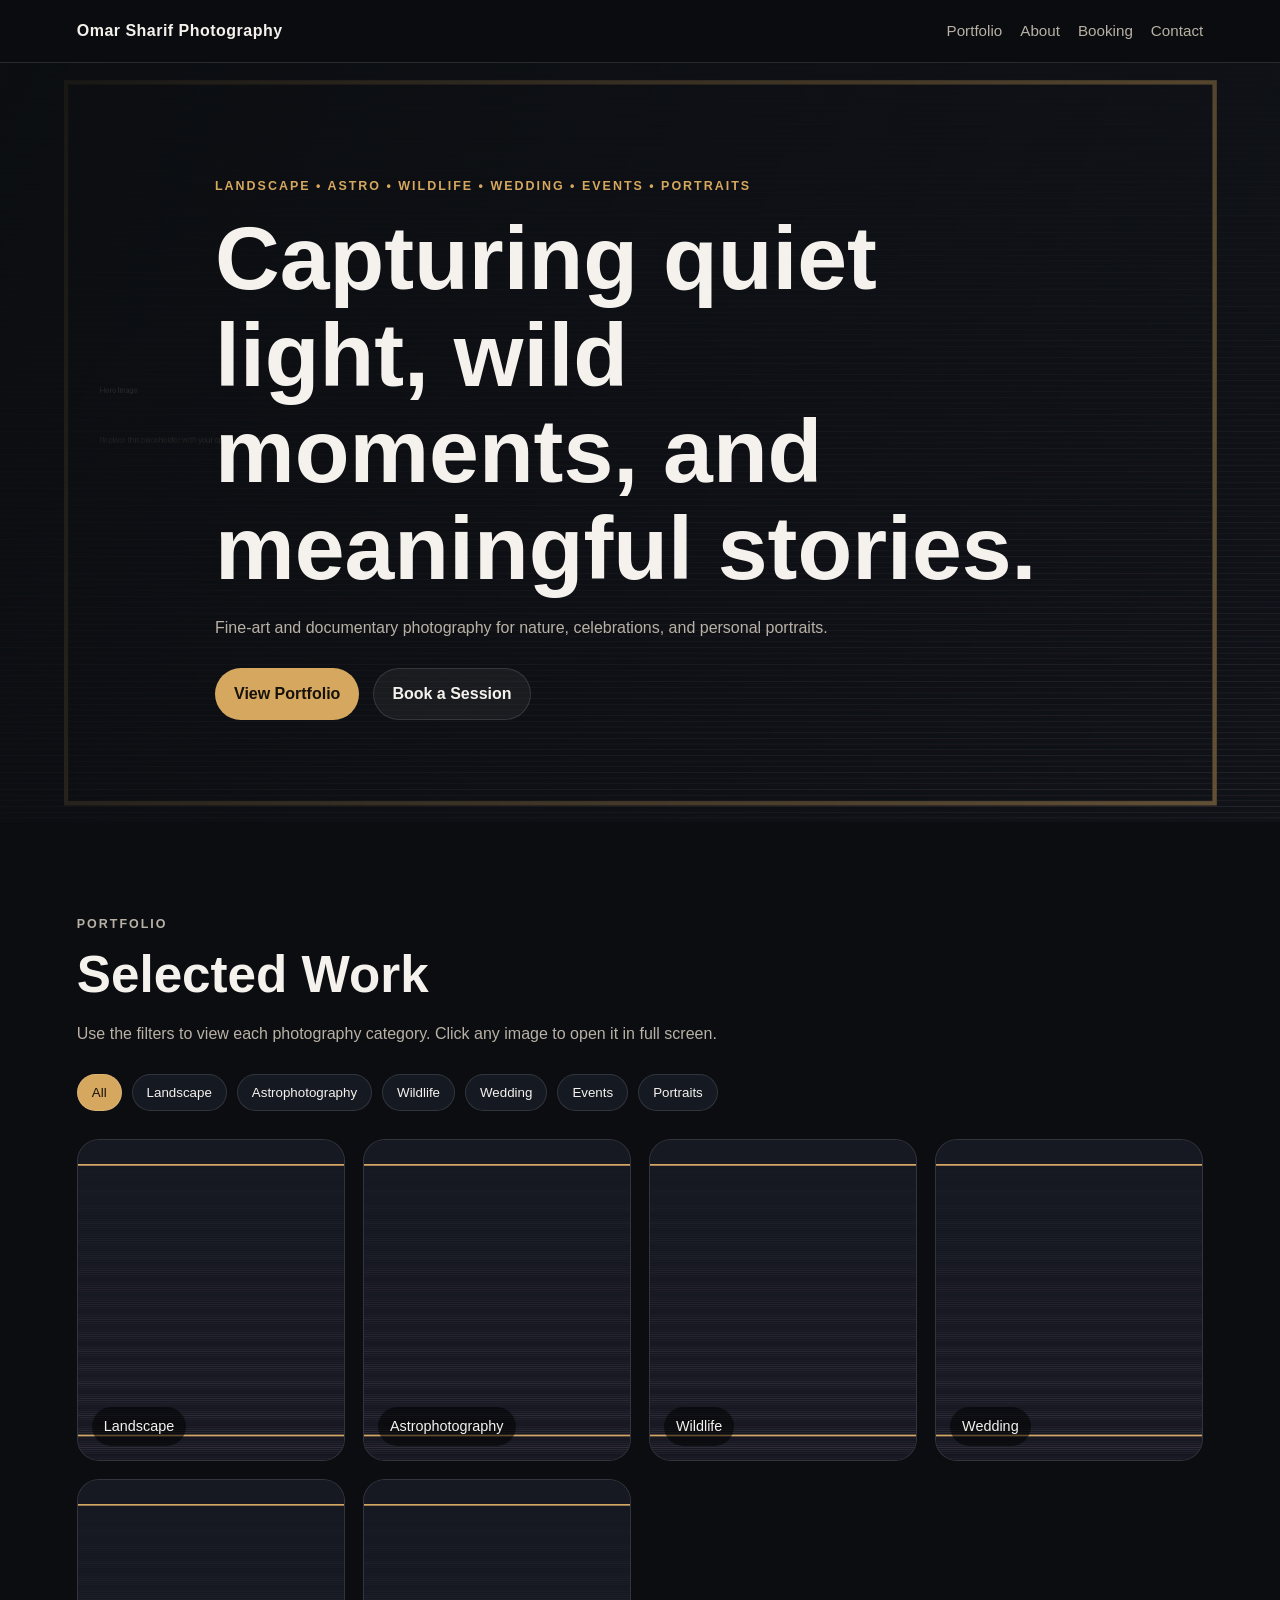
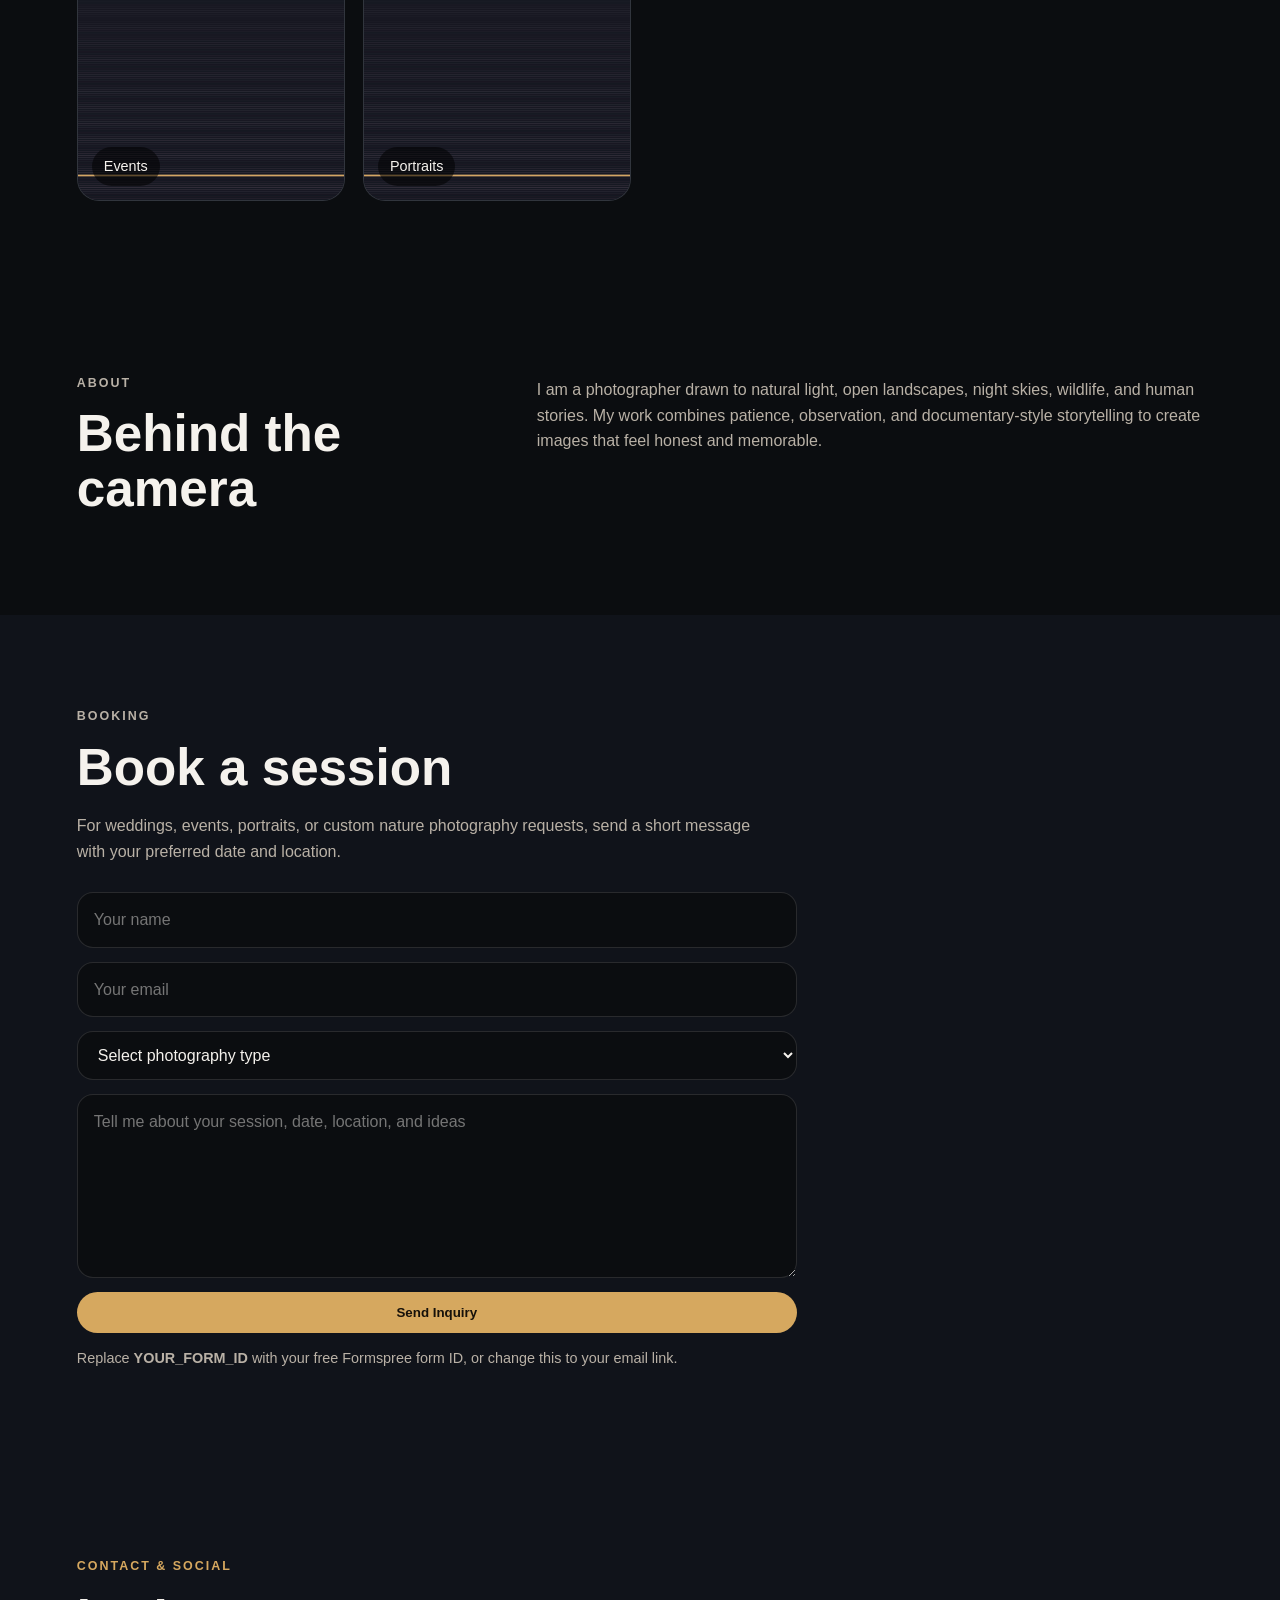
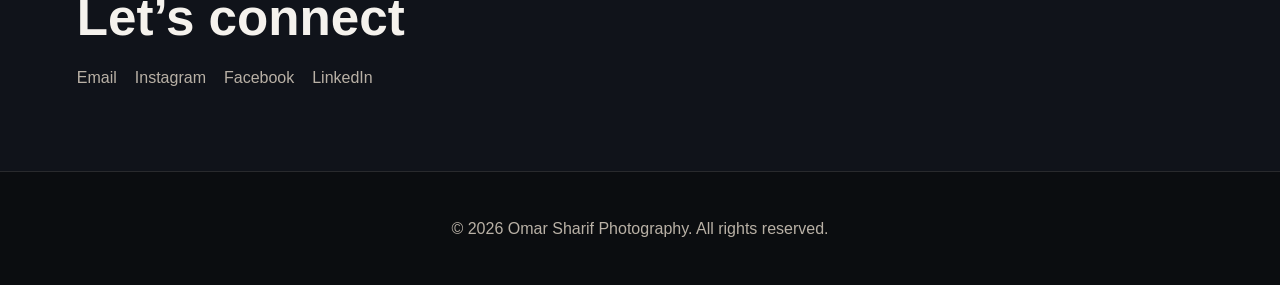
==== index.html @ 23486dd7 "first_commit" ====
<!DOCTYPE html>
<html lang="en">
<head>
  <meta charset="UTF-8" />
  <meta name="viewport" content="width=device-width, initial-scale=1.0" />
  <title>Omar Sharif Photography</title>
  <meta name="description" content="Landscape, astrophotography, wildlife, wedding, event, and portrait photography portfolio." />
  <link rel="stylesheet" href="styles.css" />
</head>
<body>
  <header class="site-header">
    <a class="logo" href="#home">Omar Sharif Photography</a>
    <nav>
      <a href="#portfolio">Portfolio</a>
      <a href="#about">About</a>
      <a href="#booking">Booking</a>
      <a href="#contact">Contact</a>
    </nav>
  </header>

  <main>
    <section id="home" class="hero">
      <div class="hero-content">
        <p class="eyebrow">Landscape • Astro • Wildlife • Wedding • Events • Portraits</p>
        <h1>Capturing quiet light, wild moments, and meaningful stories.</h1>
        <p>Fine-art and documentary photography for nature, celebrations, and personal portraits.</p>
        <div class="hero-actions">
          <a class="button primary" href="#portfolio">View Portfolio</a>
          <a class="button" href="#booking">Book a Session</a>
        </div>
      </div>
    </section>

    <section id="portfolio" class="section">
      <div class="section-heading">
        <p class="eyebrow">Portfolio</p>
        <h2>Selected Work</h2>
        <p>Use the filters to view each photography category. Click any image to open it in full screen.</p>
      </div>

      <div class="filters" aria-label="Portfolio filters">
        <button class="filter active" data-filter="all">All</button>
        <button class="filter" data-filter="landscape">Landscape</button>
        <button class="filter" data-filter="astrophotography">Astrophotography</button>
        <button class="filter" data-filter="wildlife">Wildlife</button>
        <button class="filter" data-filter="wedding">Wedding</button>
        <button class="filter" data-filter="events">Events</button>
        <button class="filter" data-filter="portraits">Portraits</button>
      </div>

      <div class="gallery">
        <figure class="gallery-item" data-category="landscape">
          <img src="images/landscape/landscape-01.jpg" alt="Landscape photograph" loading="lazy" />
          <figcaption>Landscape</figcaption>
        </figure>
        <figure class="gallery-item" data-category="astrophotography">
          <img src="images/astrophotography/astro-01.jpg" alt="Astrophotography image" loading="lazy" />
          <figcaption>Astrophotography</figcaption>
        </figure>
        <figure class="gallery-item" data-category="wildlife">
          <img src="images/wildlife/wildlife-01.jpg" alt="Wildlife photograph" loading="lazy" />
          <figcaption>Wildlife</figcaption>
        </figure>
        <figure class="gallery-item" data-category="wedding">
          <img src="images/wedding/wedding-01.jpg" alt="Wedding photograph" loading="lazy" />
          <figcaption>Wedding</figcaption>
        </figure>
        <figure class="gallery-item" data-category="events">
          <img src="images/events/event-01.jpg" alt="Event photograph" loading="lazy" />
          <figcaption>Events</figcaption>
        </figure>
        <figure class="gallery-item" data-category="portraits">
          <img src="images/portraits/portrait-01.jpg" alt="Portrait photograph" loading="lazy" />
          <figcaption>Portraits</figcaption>
        </figure>
      </div>
    </section>

    <section id="about" class="section split">
      <div>
        <p class="eyebrow">About</p>
        <h2>Behind the camera</h2>
      </div>
      <p>I am a photographer drawn to natural light, open landscapes, night skies, wildlife, and human stories. My work combines patience, observation, and documentary-style storytelling to create images that feel honest and memorable.</p>
    </section>

    <section id="booking" class="section booking">
      <div class="section-heading">
        <p class="eyebrow">Booking</p>
        <h2>Book a session</h2>
        <p>For weddings, events, portraits, or custom nature photography requests, send a short message with your preferred date and location.</p>
      </div>
      <form class="contact-form" action="https://formspree.io/f/YOUR_FORM_ID" method="POST">
        <input type="text" name="name" placeholder="Your name" required />
        <input type="email" name="email" placeholder="Your email" required />
        <select name="service" required>
          <option value="">Select photography type</option>
          <option>Landscape / Nature</option>
          <option>Astrophotography</option>
          <option>Wildlife</option>
          <option>Wedding</option>
          <option>Event</option>
          <option>Portrait</option>
        </select>
        <textarea name="message" rows="6" placeholder="Tell me about your session, date, location, and ideas" required></textarea>
        <button class="button primary" type="submit">Send Inquiry</button>
      </form>
      <p class="form-note">Replace <strong>YOUR_FORM_ID</strong> with your free Formspree form ID, or change this to your email link.</p>
    </section>

    <section id="contact" class="section contact">
      <p class="eyebrow">Contact & Social</p>
      <h2>Let’s connect</h2>
      <div class="social-links">
        <a href="mailto:your-email@example.com">Email</a>
        <a href="https://www.instagram.com/yourusername/" target="_blank" rel="noopener">Instagram</a>
        <a href="https://www.facebook.com/yourusername/" target="_blank" rel="noopener">Facebook</a>
        <a href="https://www.linkedin.com/in/yourusername/" target="_blank" rel="noopener">LinkedIn</a>
      </div>
    </section>
  </main>

  <div class="lightbox" id="lightbox" aria-hidden="true">
    <button class="lightbox-close" aria-label="Close image">×</button>
    <img src="" alt="Expanded portfolio image" />
    <p class="lightbox-caption"></p>
  </div>

  <footer>
    <p>© <span id="year"></span> Omar Sharif Photography. All rights reserved.</p>
  </footer>

  <script src="script.js"></script>
</body>
</html>
---- styles.css ----
:root {
  --bg: #0b0d10;
  --card: #151922;
  --text: #f5f2ed;
  --muted: #b9b1a6;
  --accent: #d6a85f;
  --border: rgba(255,255,255,.12);
}
* { box-sizing: border-box; }
html { scroll-behavior: smooth; }
body { margin: 0; font-family: Arial, Helvetica, sans-serif; background: var(--bg); color: var(--text); line-height: 1.6; }
a { color: inherit; text-decoration: none; }
.site-header { position: sticky; top: 0; z-index: 10; display: flex; justify-content: space-between; align-items: center; gap: 24px; padding: 18px 6vw; background: rgba(11,13,16,.85); backdrop-filter: blur(14px); border-bottom: 1px solid var(--border); }
.logo { font-weight: 700; letter-spacing: .03em; }
nav { display: flex; gap: 18px; flex-wrap: wrap; color: var(--muted); font-size: .95rem; }
nav a:hover, .social-links a:hover { color: var(--accent); }
.hero { min-height: 82vh; display: grid; place-items: center; padding: 8vw 6vw; background: linear-gradient(110deg, rgba(11,13,16,.95), rgba(11,13,16,.55)), url('images/featured/hero.jpg') center/cover; }
.hero-content { max-width: 850px; }
.eyebrow { color: var(--accent); text-transform: uppercase; letter-spacing: .16em; font-size: .78rem; font-weight: 700; }
h1, h2 { line-height: 1.08; margin: 0 0 18px; }
h1 { font-size: clamp(2.5rem, 7vw, 5.8rem); }
h2 { font-size: clamp(2rem, 4vw, 3.6rem); }
.hero p:not(.eyebrow), .section-heading p, .split p { color: var(--muted); max-width: 700px; }
.hero-actions { display: flex; gap: 14px; flex-wrap: wrap; margin-top: 28px; }
.button { display: inline-flex; justify-content: center; align-items: center; border: 1px solid var(--border); padding: 12px 18px; border-radius: 999px; font-weight: 700; background: rgba(255,255,255,.05); cursor: pointer; color: var(--text); }
.button.primary { background: var(--accent); color: #16110a; border-color: transparent; }
.section { padding: 80px 6vw; }
.section-heading { margin-bottom: 28px; }
.filters { display: flex; gap: 10px; flex-wrap: wrap; margin: 28px 0; }
.filter { border: 1px solid var(--border); color: var(--text); background: var(--card); border-radius: 999px; padding: 10px 14px; cursor: pointer; }
.filter.active, .filter:hover { background: var(--accent); color: #16110a; }
.gallery { display: grid; grid-template-columns: repeat(auto-fit, minmax(230px, 1fr)); gap: 18px; }
.gallery-item { margin: 0; position: relative; overflow: hidden; border-radius: 22px; background: var(--card); border: 1px solid var(--border); cursor: pointer; min-height: 260px; }
.gallery-item img { width: 100%; height: 320px; object-fit: cover; display: block; transition: transform .35s ease; }
.gallery-item:hover img { transform: scale(1.05); }
.gallery-item figcaption { position: absolute; left: 14px; bottom: 14px; background: rgba(0,0,0,.55); padding: 8px 12px; border-radius: 999px; font-size: .9rem; }
.gallery-item.hidden { display: none; }
.split { display: grid; grid-template-columns: minmax(220px, 420px) 1fr; gap: 40px; align-items: start; }
.booking, .contact { background: #10131a; }
.contact-form { display: grid; gap: 14px; max-width: 720px; }
input, select, textarea { width: 100%; border: 1px solid var(--border); border-radius: 16px; padding: 14px 16px; background: #0b0d10; color: var(--text); font: inherit; }
textarea { resize: vertical; }
.form-note { color: var(--muted); font-size: .9rem; }
.social-links { display: flex; gap: 18px; flex-wrap: wrap; margin-top: 20px; color: var(--muted); }
.lightbox { position: fixed; inset: 0; z-index: 100; display: none; align-items: center; justify-content: center; flex-direction: column; padding: 26px; background: rgba(0,0,0,.92); }
.lightbox.open { display: flex; }
.lightbox img { max-width: 92vw; max-height: 78vh; object-fit: contain; border-radius: 14px; }
.lightbox-caption { color: var(--muted); }
.lightbox-close { position: absolute; top: 18px; right: 24px; font-size: 42px; color: white; background: transparent; border: 0; cursor: pointer; }
footer { padding: 28px 6vw; border-top: 1px solid var(--border); color: var(--muted); text-align: center; }
@media (max-width: 760px) {
  .site-header { align-items: flex-start; flex-direction: column; }
  .split { grid-template-columns: 1fr; }
  .gallery-item img { height: 260px; }
}
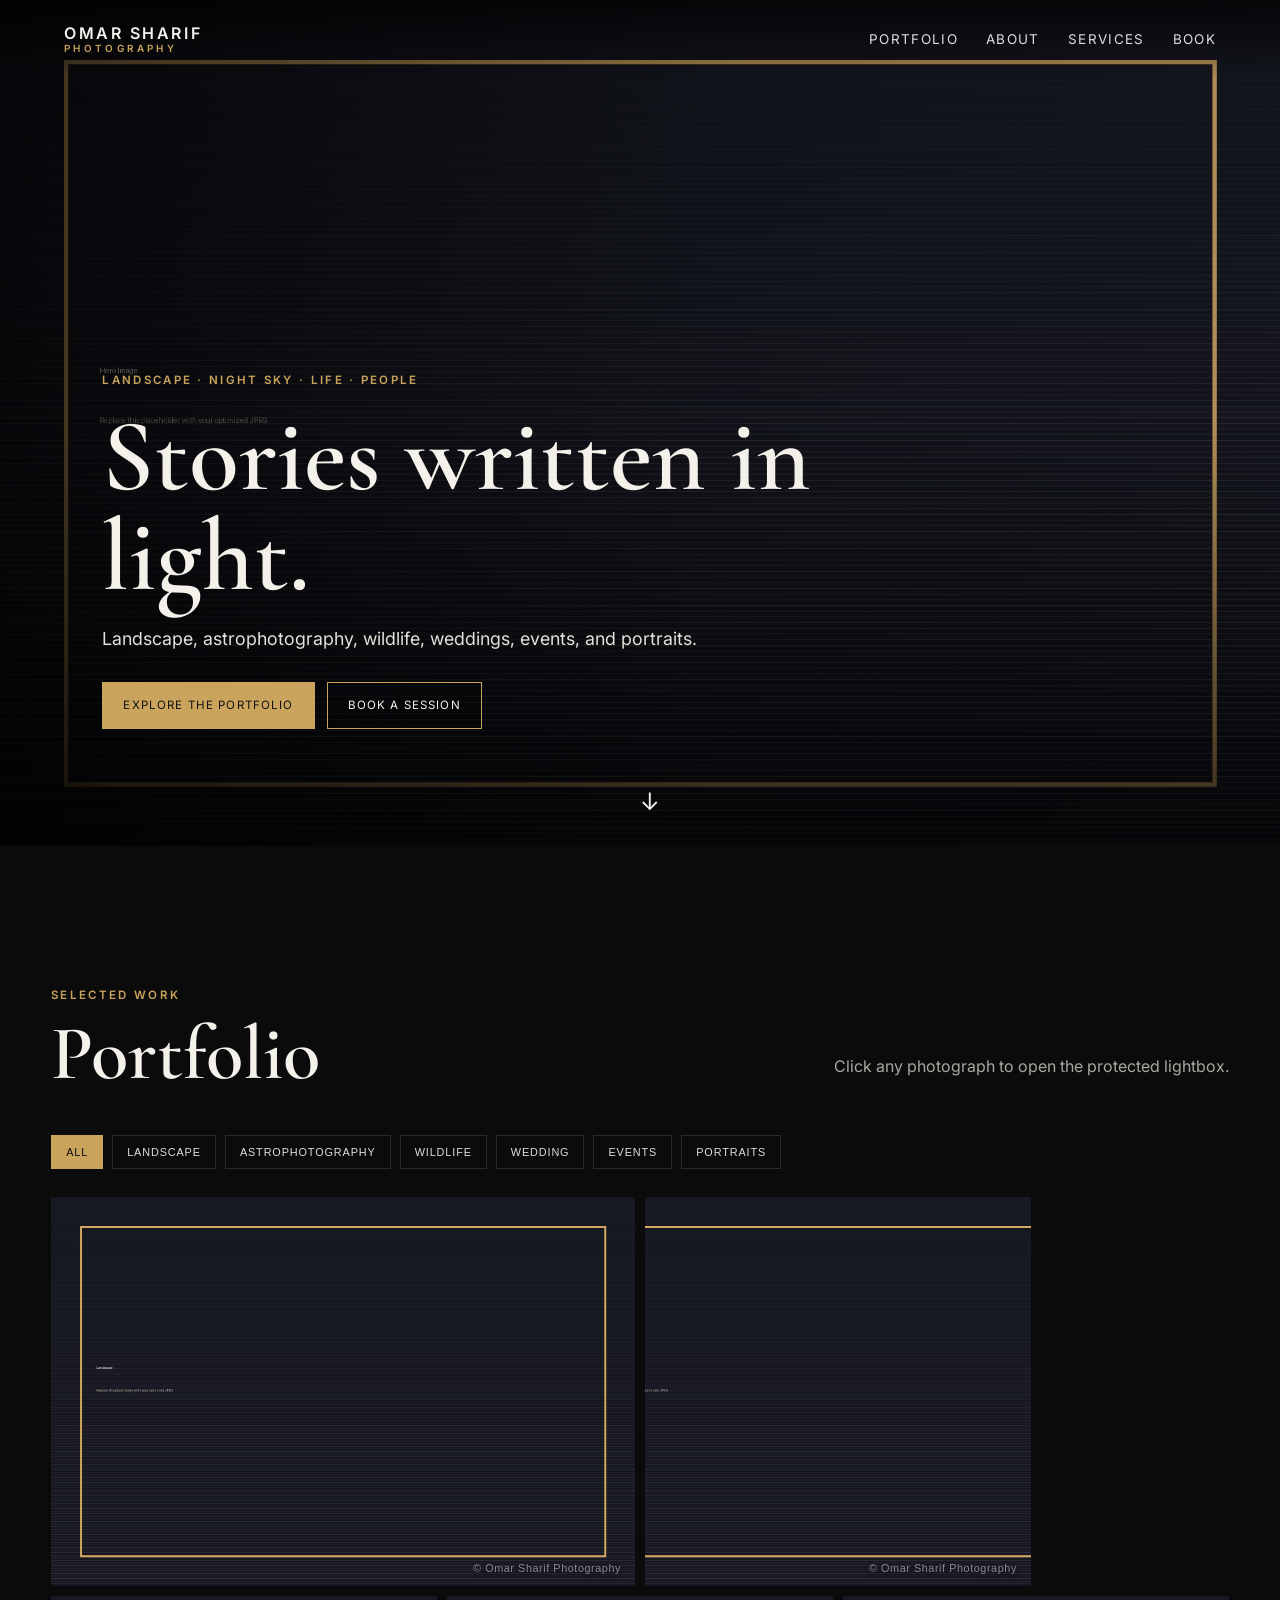
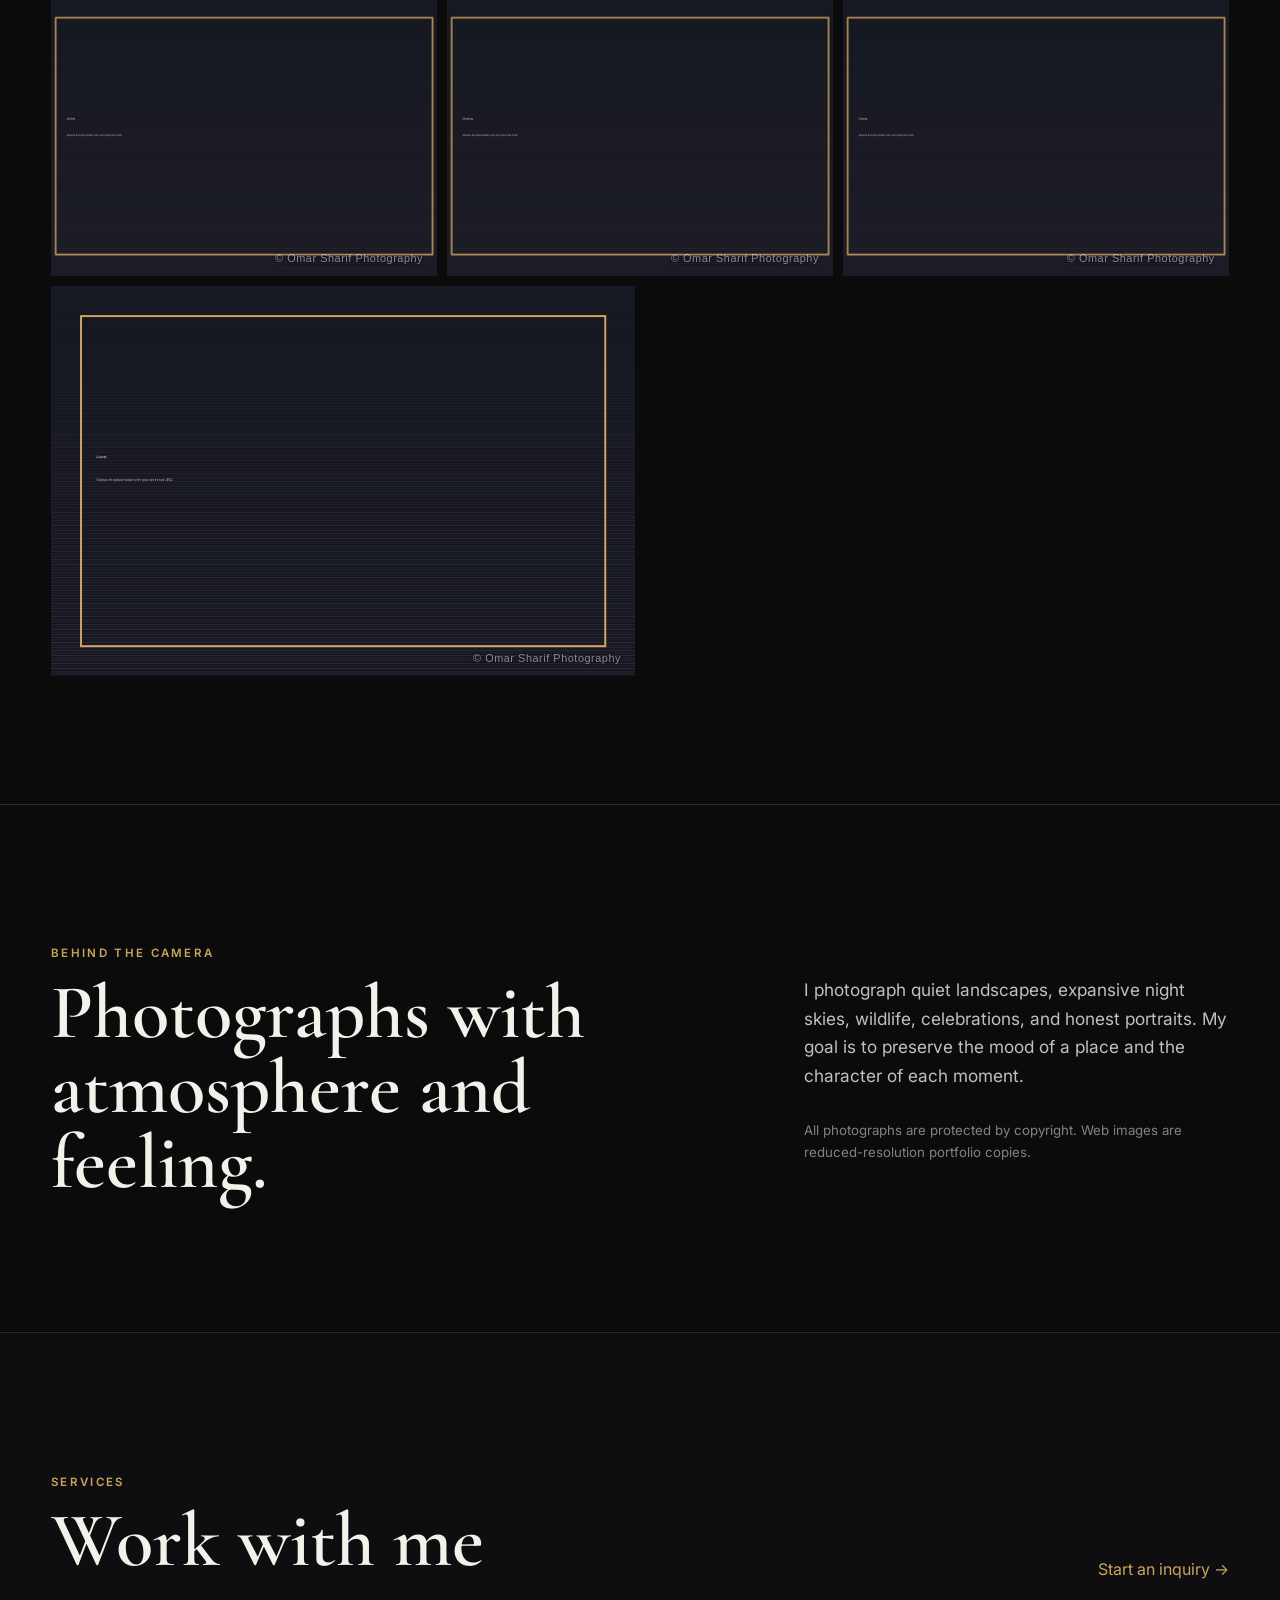
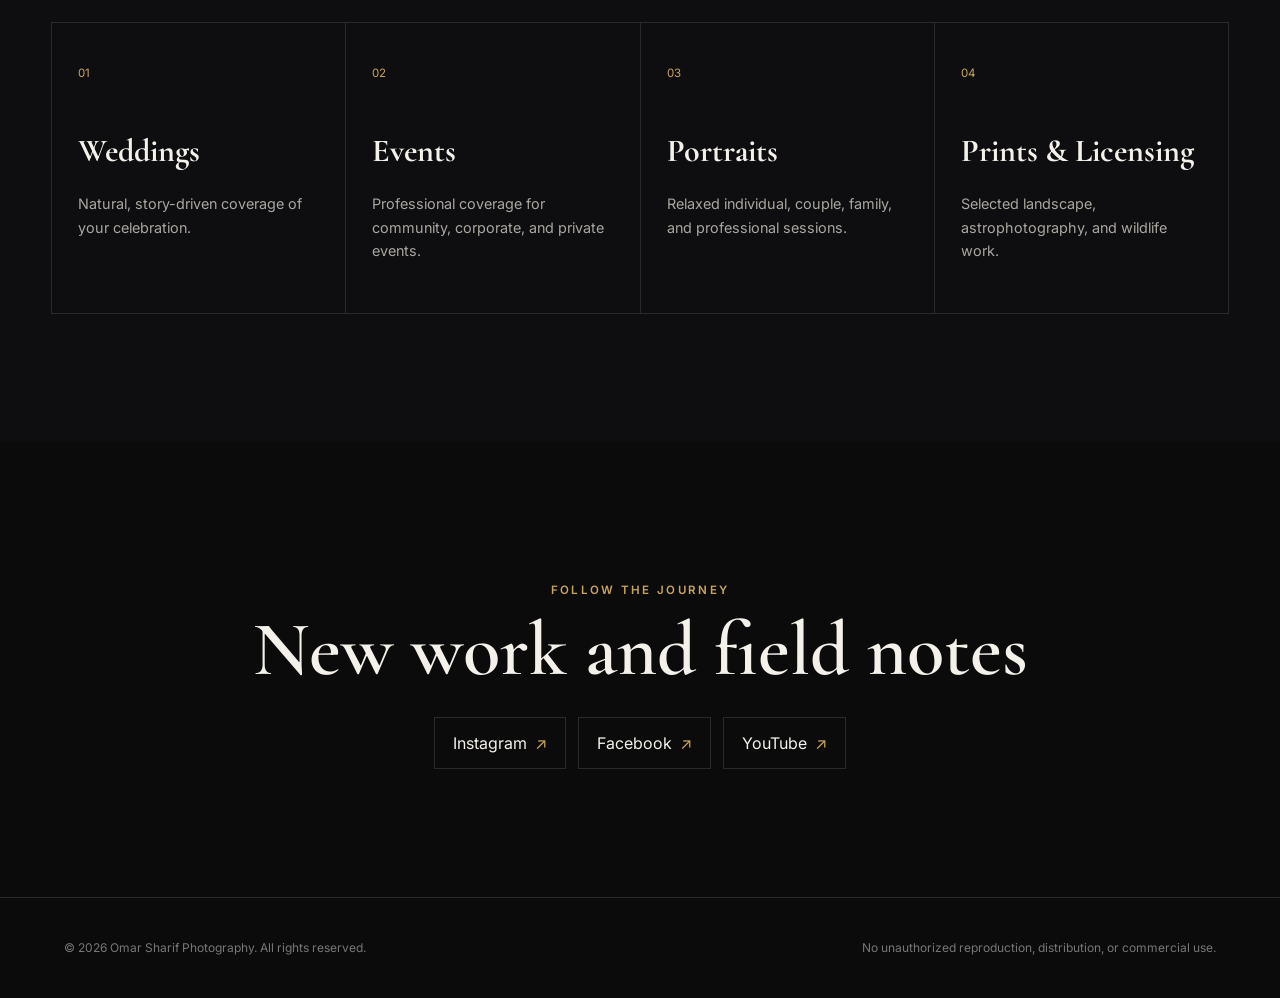
==== commit 7c58fb47: "version2" ====
--- a/index.html
+++ b/index.html
@@ -1,135 +1,123 @@
-<!DOCTYPE html>
+<!doctype html>
 <html lang="en">
 <head>
-  <meta charset="UTF-8" />
-  <meta name="viewport" content="width=device-width, initial-scale=1.0" />
+  <meta charset="utf-8">
+  <meta name="viewport" content="width=device-width, initial-scale=1">
+  <meta name="description" content="Omar Sharif Photography — landscape, astrophotography, wildlife, weddings, events, and portraits.">
+  <meta name="theme-color" content="#0b0b0c">
   <title>Omar Sharif Photography</title>
-  <meta name="description" content="Landscape, astrophotography, wildlife, wedding, event, and portrait photography portfolio." />
-  <link rel="stylesheet" href="styles.css" />
+  <link rel="preconnect" href="https://fonts.googleapis.com">
+  <link rel="preconnect" href="https://fonts.gstatic.com" crossorigin>
+  <link href="https://fonts.googleapis.com/css2?family=Cormorant+Garamond:wght@500;600&family=Inter:wght@400;500;600&display=swap" rel="stylesheet">
+  <link rel="stylesheet" href="assets/css/styles.css">
 </head>
 <body>
-  <header class="site-header">
-    <a class="logo" href="#home">Omar Sharif Photography</a>
-    <nav>
+  <header class="site-header" id="top">
+    <a class="brand" href="#top" aria-label="Home">
+      <span data-site-name>Omar Sharif</span>
+      <small>Photography</small>
+    </a>
+    <button class="nav-toggle" aria-expanded="false" aria-controls="site-nav">Menu</button>
+    <nav id="site-nav" aria-label="Primary navigation">
       <a href="#portfolio">Portfolio</a>
       <a href="#about">About</a>
-      <a href="#booking">Booking</a>
-      <a href="#contact">Contact</a>
+      <a href="#services">Services</a>
+      <a href="contact.html">Book</a>
     </nav>
   </header>
 
   <main>
-    <section id="home" class="hero">
-      <div class="hero-content">
-        <p class="eyebrow">Landscape • Astro • Wildlife • Wedding • Events • Portraits</p>
-        <h1>Capturing quiet light, wild moments, and meaningful stories.</h1>
-        <p>Fine-art and documentary photography for nature, celebrations, and personal portraits.</p>
+    <section class="hero" aria-labelledby="hero-title">
+      <img src="images/featured/hero.jpg" alt="Dramatic landscape at dusk" fetchpriority="high" draggable="false">
+      <div class="hero-shade"></div>
+      <div class="hero-copy">
+        <p class="eyebrow">Landscape · Night Sky · Life · People</p>
+        <h1 id="hero-title">Stories written in light.</h1>
+        <p>Landscape, astrophotography, wildlife, weddings, events, and portraits.</p>
         <div class="hero-actions">
-          <a class="button primary" href="#portfolio">View Portfolio</a>
-          <a class="button" href="#booking">Book a Session</a>
+          <a class="button button-primary" href="#portfolio">Explore the portfolio</a>
+          <a class="button button-ghost" href="contact.html">Book a session</a>
         </div>
+      </div>
+      <a class="scroll-cue" href="#portfolio" aria-label="Scroll to portfolio">↓</a>
+    </section>
+
+    <section class="section portfolio-section" id="portfolio">
+      <div class="section-heading">
+        <div>
+          <p class="eyebrow">Selected work</p>
+          <h2>Portfolio</h2>
+        </div>
+        <p>Click any photograph to open the protected lightbox.</p>
+      </div>
+
+      <div class="filters" role="toolbar" aria-label="Filter portfolio">
+        <button class="filter is-active" data-filter="all" aria-pressed="true">All</button>
+        <button class="filter" data-filter="landscape" aria-pressed="false">Landscape</button>
+        <button class="filter" data-filter="astrophotography" aria-pressed="false">Astrophotography</button>
+        <button class="filter" data-filter="wildlife" aria-pressed="false">Wildlife</button>
+        <button class="filter" data-filter="wedding" aria-pressed="false">Wedding</button>
+        <button class="filter" data-filter="events" aria-pressed="false">Events</button>
+        <button class="filter" data-filter="portraits" aria-pressed="false">Portraits</button>
+      </div>
+
+      <div id="gallery" class="gallery" aria-live="polite"></div>
+      <noscript><p class="notice">JavaScript is required to display the portfolio gallery.</p></noscript>
+    </section>
+
+    <section class="section split" id="about">
+      <div>
+        <p class="eyebrow">Behind the camera</p>
+        <h2>Photographs with atmosphere and feeling.</h2>
+      </div>
+      <div>
+        <p data-bio>I photograph quiet landscapes, expansive night skies, wildlife, celebrations, and honest portraits. My goal is to preserve the mood of a place and the character of each moment.</p>
+        <p class="copyright-note">All photographs are protected by copyright. Web images are reduced-resolution portfolio copies.</p>
       </div>
     </section>
 
-    <section id="portfolio" class="section">
+    <section class="section services" id="services">
       <div class="section-heading">
-        <p class="eyebrow">Portfolio</p>
-        <h2>Selected Work</h2>
-        <p>Use the filters to view each photography category. Click any image to open it in full screen.</p>
+        <div><p class="eyebrow">Services</p><h2>Work with me</h2></div>
+        <a class="text-link" href="contact.html">Start an inquiry →</a>
       </div>
-
-      <div class="filters" aria-label="Portfolio filters">
-        <button class="filter active" data-filter="all">All</button>
-        <button class="filter" data-filter="landscape">Landscape</button>
-        <button class="filter" data-filter="astrophotography">Astrophotography</button>
-        <button class="filter" data-filter="wildlife">Wildlife</button>
-        <button class="filter" data-filter="wedding">Wedding</button>
-        <button class="filter" data-filter="events">Events</button>
-        <button class="filter" data-filter="portraits">Portraits</button>
-      </div>
-
-      <div class="gallery">
-        <figure class="gallery-item" data-category="landscape">
-          <img src="images/landscape/landscape-01.jpg" alt="Landscape photograph" loading="lazy" />
-          <figcaption>Landscape</figcaption>
-        </figure>
-        <figure class="gallery-item" data-category="astrophotography">
-          <img src="images/astrophotography/astro-01.jpg" alt="Astrophotography image" loading="lazy" />
-          <figcaption>Astrophotography</figcaption>
-        </figure>
-        <figure class="gallery-item" data-category="wildlife">
-          <img src="images/wildlife/wildlife-01.jpg" alt="Wildlife photograph" loading="lazy" />
-          <figcaption>Wildlife</figcaption>
-        </figure>
-        <figure class="gallery-item" data-category="wedding">
-          <img src="images/wedding/wedding-01.jpg" alt="Wedding photograph" loading="lazy" />
-          <figcaption>Wedding</figcaption>
-        </figure>
-        <figure class="gallery-item" data-category="events">
-          <img src="images/events/event-01.jpg" alt="Event photograph" loading="lazy" />
-          <figcaption>Events</figcaption>
-        </figure>
-        <figure class="gallery-item" data-category="portraits">
-          <img src="images/portraits/portrait-01.jpg" alt="Portrait photograph" loading="lazy" />
-          <figcaption>Portraits</figcaption>
-        </figure>
+      <div class="service-grid">
+        <article><span>01</span><h3>Weddings</h3><p>Natural, story-driven coverage of your celebration.</p></article>
+        <article><span>02</span><h3>Events</h3><p>Professional coverage for community, corporate, and private events.</p></article>
+        <article><span>03</span><h3>Portraits</h3><p>Relaxed individual, couple, family, and professional sessions.</p></article>
+        <article><span>04</span><h3>Prints & Licensing</h3><p>Selected landscape, astrophotography, and wildlife work.</p></article>
       </div>
     </section>
 
-    <section id="about" class="section split">
-      <div>
-        <p class="eyebrow">About</p>
-        <h2>Behind the camera</h2>
-      </div>
-      <p>I am a photographer drawn to natural light, open landscapes, night skies, wildlife, and human stories. My work combines patience, observation, and documentary-style storytelling to create images that feel honest and memorable.</p>
-    </section>
-
-    <section id="booking" class="section booking">
-      <div class="section-heading">
-        <p class="eyebrow">Booking</p>
-        <h2>Book a session</h2>
-        <p>For weddings, events, portraits, or custom nature photography requests, send a short message with your preferred date and location.</p>
-      </div>
-      <form class="contact-form" action="https://formspree.io/f/YOUR_FORM_ID" method="POST">
-        <input type="text" name="name" placeholder="Your name" required />
-        <input type="email" name="email" placeholder="Your email" required />
-        <select name="service" required>
-          <option value="">Select photography type</option>
-          <option>Landscape / Nature</option>
-          <option>Astrophotography</option>
-          <option>Wildlife</option>
-          <option>Wedding</option>
-          <option>Event</option>
-          <option>Portrait</option>
-        </select>
-        <textarea name="message" rows="6" placeholder="Tell me about your session, date, location, and ideas" required></textarea>
-        <button class="button primary" type="submit">Send Inquiry</button>
-      </form>
-      <p class="form-note">Replace <strong>YOUR_FORM_ID</strong> with your free Formspree form ID, or change this to your email link.</p>
-    </section>
-
-    <section id="contact" class="section contact">
-      <p class="eyebrow">Contact & Social</p>
-      <h2>Let’s connect</h2>
-      <div class="social-links">
-        <a href="mailto:your-email@example.com">Email</a>
-        <a href="https://www.instagram.com/yourusername/" target="_blank" rel="noopener">Instagram</a>
-        <a href="https://www.facebook.com/yourusername/" target="_blank" rel="noopener">Facebook</a>
-        <a href="https://www.linkedin.com/in/yourusername/" target="_blank" rel="noopener">LinkedIn</a>
-      </div>
+    <section class="section social-section">
+      <p class="eyebrow">Follow the journey</p>
+      <h2>New work and field notes</h2>
+      <div class="social-links" id="social-links"></div>
     </section>
   </main>
 
-  <div class="lightbox" id="lightbox" aria-hidden="true">
-    <button class="lightbox-close" aria-label="Close image">×</button>
-    <img src="" alt="Expanded portfolio image" />
-    <p class="lightbox-caption"></p>
-  </div>
-
   <footer>
-    <p>© <span id="year"></span> Omar Sharif Photography. All rights reserved.</p>
+    <p>© <span id="year"></span> <span data-site-name>Omar Sharif</span> Photography. All rights reserved.</p>
+    <p>No unauthorized reproduction, distribution, or commercial use.</p>
   </footer>
 
-  <script src="script.js"></script>
+  <dialog class="lightbox" id="lightbox" aria-label="Photograph viewer">
+    <button class="lightbox-close" aria-label="Close viewer">×</button>
+    <button class="lightbox-nav lightbox-prev" aria-label="Previous photograph">‹</button>
+    <figure>
+      <div class="protected-image-wrap">
+        <img id="lightbox-image" alt="" draggable="false">
+        <span class="watermark" data-watermark>© Omar Sharif Photography</span>
+      </div>
+      <figcaption id="lightbox-caption"></figcaption>
+    </figure>
+    <button class="lightbox-nav lightbox-next" aria-label="Next photograph">›</button>
+  </dialog>
+
+  <div class="copy-toast" role="status" aria-live="polite">This portfolio image is copyright protected.</div>
+
+  <script src="assets/js/site-config.js"></script>
+  <script src="assets/js/gallery-data.js"></script>
+  <script src="assets/js/app.js"></script>
 </body>
 </html>
--- a/assets/css/styles.css
+++ b/assets/css/styles.css
@@ -0,0 +1,3 @@
+:root{--bg:#0b0b0c;--panel:#121214;--text:#f4f1eb;--muted:#aaa7a0;--line:#2b2a2b;--accent:#caa45d;--max:1320px}*{box-sizing:border-box}html{scroll-behavior:smooth}body{margin:0;background:var(--bg);color:var(--text);font-family:Inter,system-ui,sans-serif;line-height:1.65}body.modal-open{overflow:hidden}a{color:inherit;text-decoration:none}img{display:block;max-width:100%;-webkit-user-drag:none}.site-header{position:absolute;z-index:20;top:0;left:0;right:0;display:flex;align-items:center;justify-content:space-between;padding:24px clamp(22px,5vw,72px);background:linear-gradient(to bottom,rgba(0,0,0,.72),transparent)}.site-header.solid{position:relative;background:#0b0b0c;border-bottom:1px solid var(--line)}.brand{display:flex;flex-direction:column;text-transform:uppercase;letter-spacing:.16em;font-weight:600;line-height:1.2}.brand small{font-size:.62rem;color:var(--accent);letter-spacing:.34em}.site-header nav{display:flex;gap:28px;font-size:.84rem;text-transform:uppercase;letter-spacing:.1em}.site-header nav a{color:#ddd}.site-header nav a:hover,.site-header nav a.active{color:var(--accent)}.nav-toggle{display:none;background:none;color:#fff;border:1px solid #666;padding:8px 12px}.hero{min-height:94vh;position:relative;display:grid;align-items:end;overflow:hidden}.hero>img{position:absolute;width:100%;height:100%;object-fit:cover;user-select:none}.hero-shade{position:absolute;inset:0;background:linear-gradient(90deg,rgba(0,0,0,.72) 0%,rgba(0,0,0,.25) 55%,rgba(0,0,0,.15)),linear-gradient(to top,rgba(0,0,0,.72),transparent 50%)}.hero-copy{position:relative;z-index:2;width:min(720px,88vw);margin:0 0 clamp(80px,13vh,150px) clamp(24px,8vw,130px)}.eyebrow{text-transform:uppercase;letter-spacing:.2em;color:var(--accent);font-size:.72rem;font-weight:600}.hero h1,.section h2,.contact-main h1{font-family:"Cormorant Garamond",serif;font-weight:600;line-height:.98;margin:.15em 0;font-size:clamp(3.8rem,8vw,8.3rem)}.hero-copy>p:not(.eyebrow){font-size:clamp(1rem,1.4vw,1.25rem);max-width:600px;color:#e5e1da}.hero-actions{display:flex;gap:12px;flex-wrap:wrap;margin-top:28px}.button{display:inline-flex;justify-content:center;align-items:center;padding:13px 20px;border:1px solid var(--accent);text-transform:uppercase;letter-spacing:.1em;font-size:.72rem;cursor:pointer}.button-primary{background:var(--accent);color:#111}.button-ghost{background:rgba(0,0,0,.15)}.scroll-cue{position:absolute;z-index:3;bottom:24px;left:50%;font-size:1.5rem}.section{max-width:var(--max);margin:auto;padding:clamp(72px,10vw,145px) clamp(20px,4vw,55px)}.section-heading{display:flex;align-items:end;justify-content:space-between;gap:40px;margin-bottom:40px}.section-heading h2,.split h2,.social-section h2{font-size:clamp(3rem,6vw,6rem);margin:.05em 0}.section-heading>p{max-width:400px;color:var(--muted)}.filters{display:flex;gap:9px;flex-wrap:wrap;margin-bottom:28px}.filter{border:1px solid var(--line);background:transparent;color:#ddd;padding:10px 14px;text-transform:uppercase;font-size:.68rem;letter-spacing:.08em;cursor:pointer}.filter:hover,.filter.is-active{background:var(--accent);border-color:var(--accent);color:#111}.gallery{display:grid;grid-template-columns:repeat(12,1fr);grid-auto-flow:dense;gap:10px}.gallery-card{position:relative;border:0;padding:0;background:#181818;overflow:hidden;cursor:zoom-in;min-height:280px;grid-column:span 4;user-select:none}.gallery-card:nth-child(6n+1),.gallery-card:nth-child(6n+5){grid-column:span 6}.gallery-card img{width:100%;height:100%;object-fit:cover;transition:transform .6s ease,filter .4s}.gallery-card:hover img{transform:scale(1.035);filter:brightness(.75)}.card-overlay{position:absolute;inset:auto 0 0;padding:50px 20px 18px;background:linear-gradient(transparent,rgba(0,0,0,.85));text-align:left;opacity:0;transition:.3s}.gallery-card:hover .card-overlay{opacity:1}.card-overlay strong{display:block;font-family:"Cormorant Garamond",serif;font-size:1.7rem}.card-overlay small{text-transform:uppercase;color:var(--accent);letter-spacing:.12em}.watermark{position:absolute;right:14px;bottom:12px;color:rgba(255,255,255,.72);font-size:.68rem;letter-spacing:.05em;text-shadow:0 1px 4px #000;pointer-events:none;user-select:none}.card-watermark{opacity:.68}.split{display:grid;grid-template-columns:1.2fr .8fr;gap:clamp(40px,9vw,140px);border-top:1px solid var(--line);border-bottom:1px solid var(--line)}.split>div:last-child{align-self:center;color:#c3c0ba;font-size:1.08rem}.copyright-note{font-size:.83rem;color:#86837d;margin-top:30px}.services{background:#0e0e10}.service-grid{display:grid;grid-template-columns:repeat(4,1fr);border-top:1px solid var(--line);border-left:1px solid var(--line)}.service-grid article{padding:35px 26px;min-height:250px;border-right:1px solid var(--line);border-bottom:1px solid var(--line)}.service-grid span{color:var(--accent);font-size:.72rem}.service-grid h3{font-family:"Cormorant Garamond",serif;font-size:2rem;margin:40px 0 8px}.service-grid p{color:var(--muted);font-size:.9rem}.text-link{color:var(--accent)}.social-section{text-align:center}.social-links{display:flex;justify-content:center;flex-wrap:wrap;gap:12px;margin-top:30px}.social-links a{border:1px solid var(--line);padding:12px 18px}.social-links a span{color:var(--accent);margin-left:8px}footer{display:flex;justify-content:space-between;gap:20px;padding:28px clamp(20px,5vw,72px);border-top:1px solid var(--line);color:#777;font-size:.75rem}.lightbox{width:100vw;height:100vh;max-width:none;max-height:none;border:0;padding:0;background:rgba(0,0,0,.96);color:#fff}.lightbox::backdrop{background:rgba(0,0,0,.96)}.lightbox[open]{display:grid;place-items:center}.lightbox figure{margin:0;width:min(88vw,1400px);height:88vh;display:flex;flex-direction:column;align-items:center;justify-content:center}.protected-image-wrap{position:relative;max-width:100%;max-height:82vh;display:inline-flex;user-select:none}.protected-image-wrap img{max-height:82vh;max-width:100%;object-fit:contain}.lightbox figcaption{margin-top:13px;color:#aaa;text-transform:capitalize;font-size:.82rem}.lightbox-close,.lightbox-nav{position:fixed;z-index:3;border:0;background:rgba(20,20,20,.72);color:#fff;cursor:pointer}.lightbox-close{top:20px;right:22px;font-size:2rem;width:48px;height:48px}.lightbox-nav{top:50%;transform:translateY(-50%);font-size:3rem;width:58px;height:76px}.lightbox-prev{left:18px}.lightbox-next{right:18px}.copy-toast{position:fixed;z-index:99;left:50%;bottom:24px;transform:translate(-50%,30px);opacity:0;background:#171719;border:1px solid var(--line);padding:12px 17px;font-size:.78rem;transition:.25s;pointer-events:none}.copy-toast.show{opacity:1;transform:translate(-50%,0)}.contact-main{max-width:1200px;margin:auto;padding:clamp(70px,9vw,130px) clamp(20px,5vw,70px);display:grid;grid-template-columns:.85fr 1.15fr;gap:clamp(50px,10vw,140px)}.contact-intro h1{font-size:clamp(4rem,7vw,7rem)}.contact-intro>p:not(.eyebrow){color:var(--muted)}.contact-details{margin-top:50px;border-top:1px solid var(--line);padding-top:22px}.booking-form{background:var(--panel);padding:clamp(25px,4vw,55px)}.booking-form label{display:block;margin-bottom:19px;text-transform:uppercase;letter-spacing:.08em;font-size:.68rem;color:#bbb}.booking-form label span{color:#777;text-transform:none}.booking-form input,.booking-form select,.booking-form textarea{width:100%;margin-top:7px;background:#0c0c0d;color:#fff;border:1px solid #343436;padding:13px;font:inherit;outline:none}.booking-form input:focus,.booking-form select:focus,.booking-form textarea:focus{border-color:var(--accent)}.form-row{display:grid;grid-template-columns:1fr 1fr;gap:16px}.form-note{font-size:.74rem;color:#777}.notice{color:var(--muted)}
+@media(max-width:850px){.site-header nav{display:none;position:absolute;right:20px;top:75px;background:#111;padding:20px;flex-direction:column}.site-header nav.open{display:flex}.nav-toggle{display:block}.gallery-card,.gallery-card:nth-child(n){grid-column:span 6;min-height:230px}.split,.contact-main{grid-template-columns:1fr}.service-grid{grid-template-columns:1fr 1fr}.section-heading{align-items:start;flex-direction:column}.contact-page .site-header nav{display:flex;position:static;background:none;padding:0;flex-direction:row}.contact-page .site-header nav a:not(.active){display:none}}
+@media(max-width:520px){.hero-copy{margin-left:22px}.gallery-card,.gallery-card:nth-child(n){grid-column:span 12;min-height:300px}.service-grid{grid-template-columns:1fr}.form-row{grid-template-columns:1fr}.lightbox-nav{width:42px}.lightbox-prev{left:4px}.lightbox-next{right:4px}footer{flex-direction:column}.card-overlay{opacity:1}.contact-page .site-header nav{display:none}}
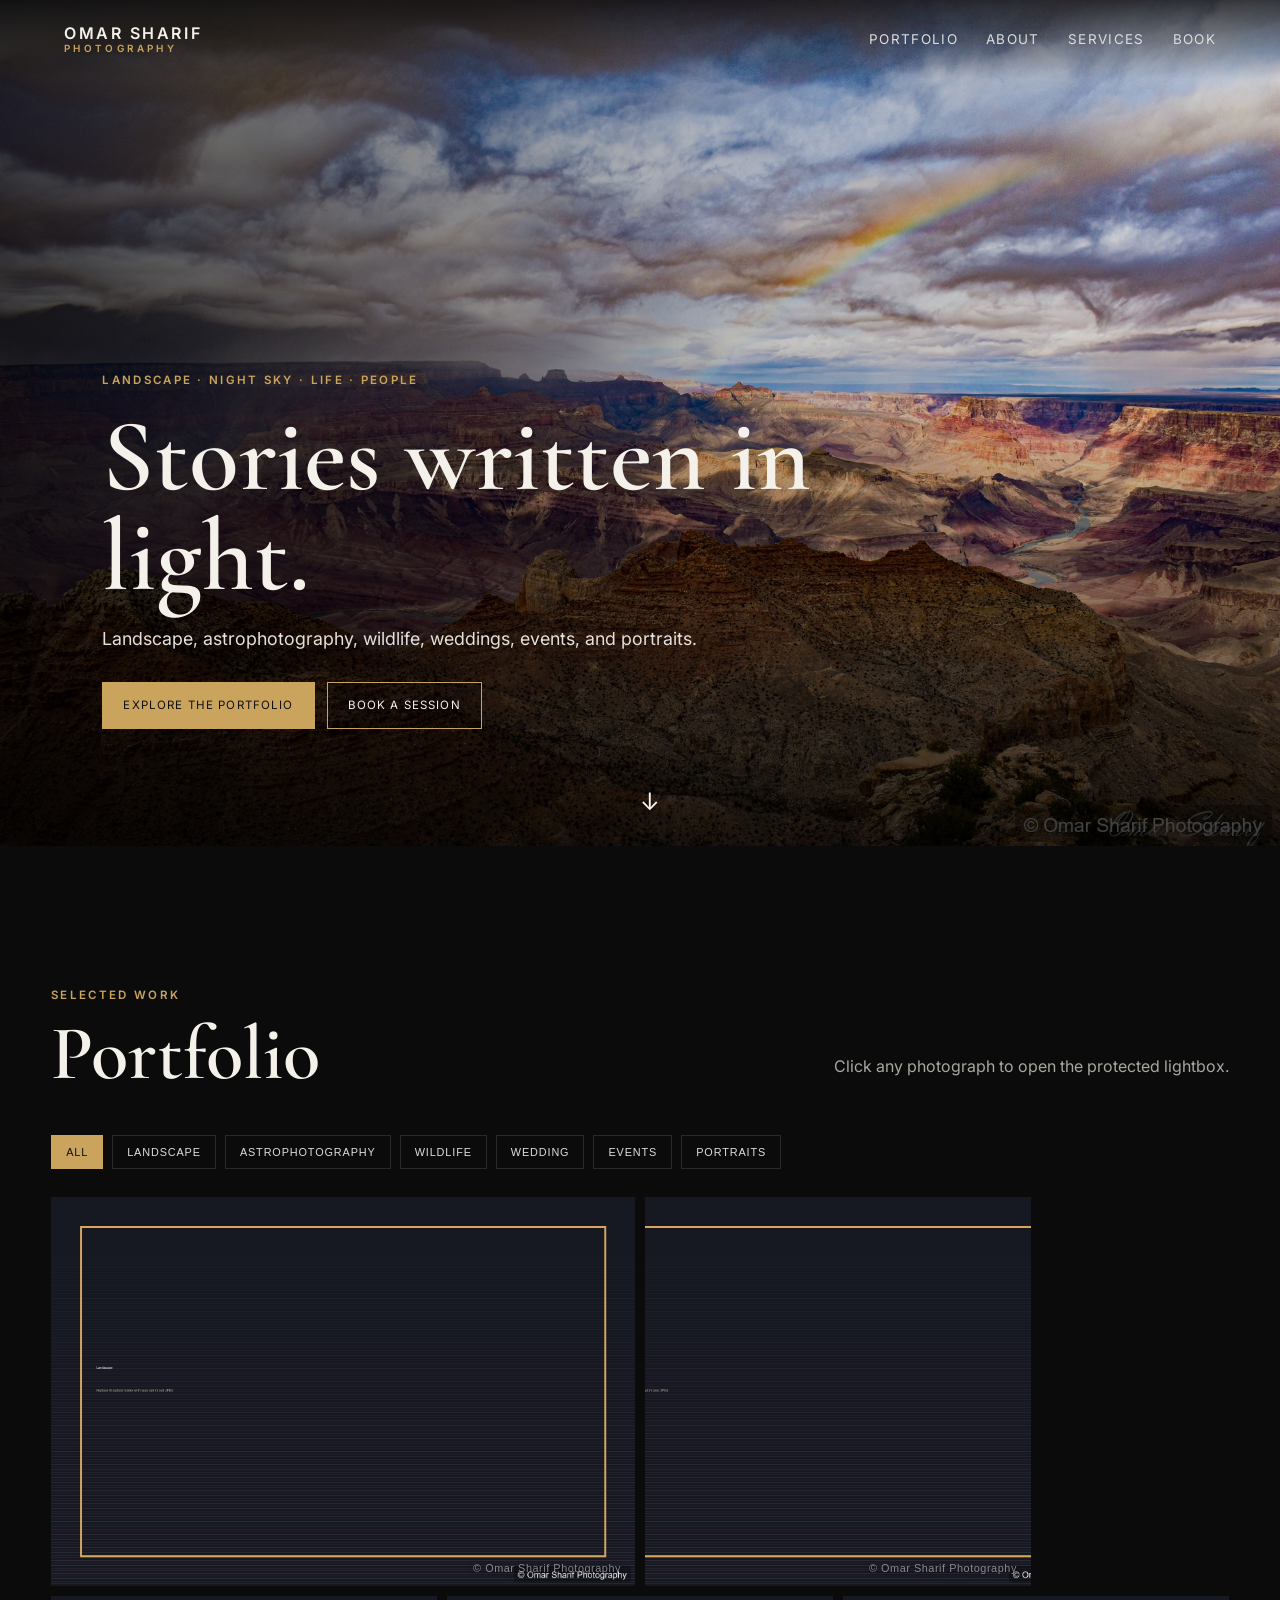
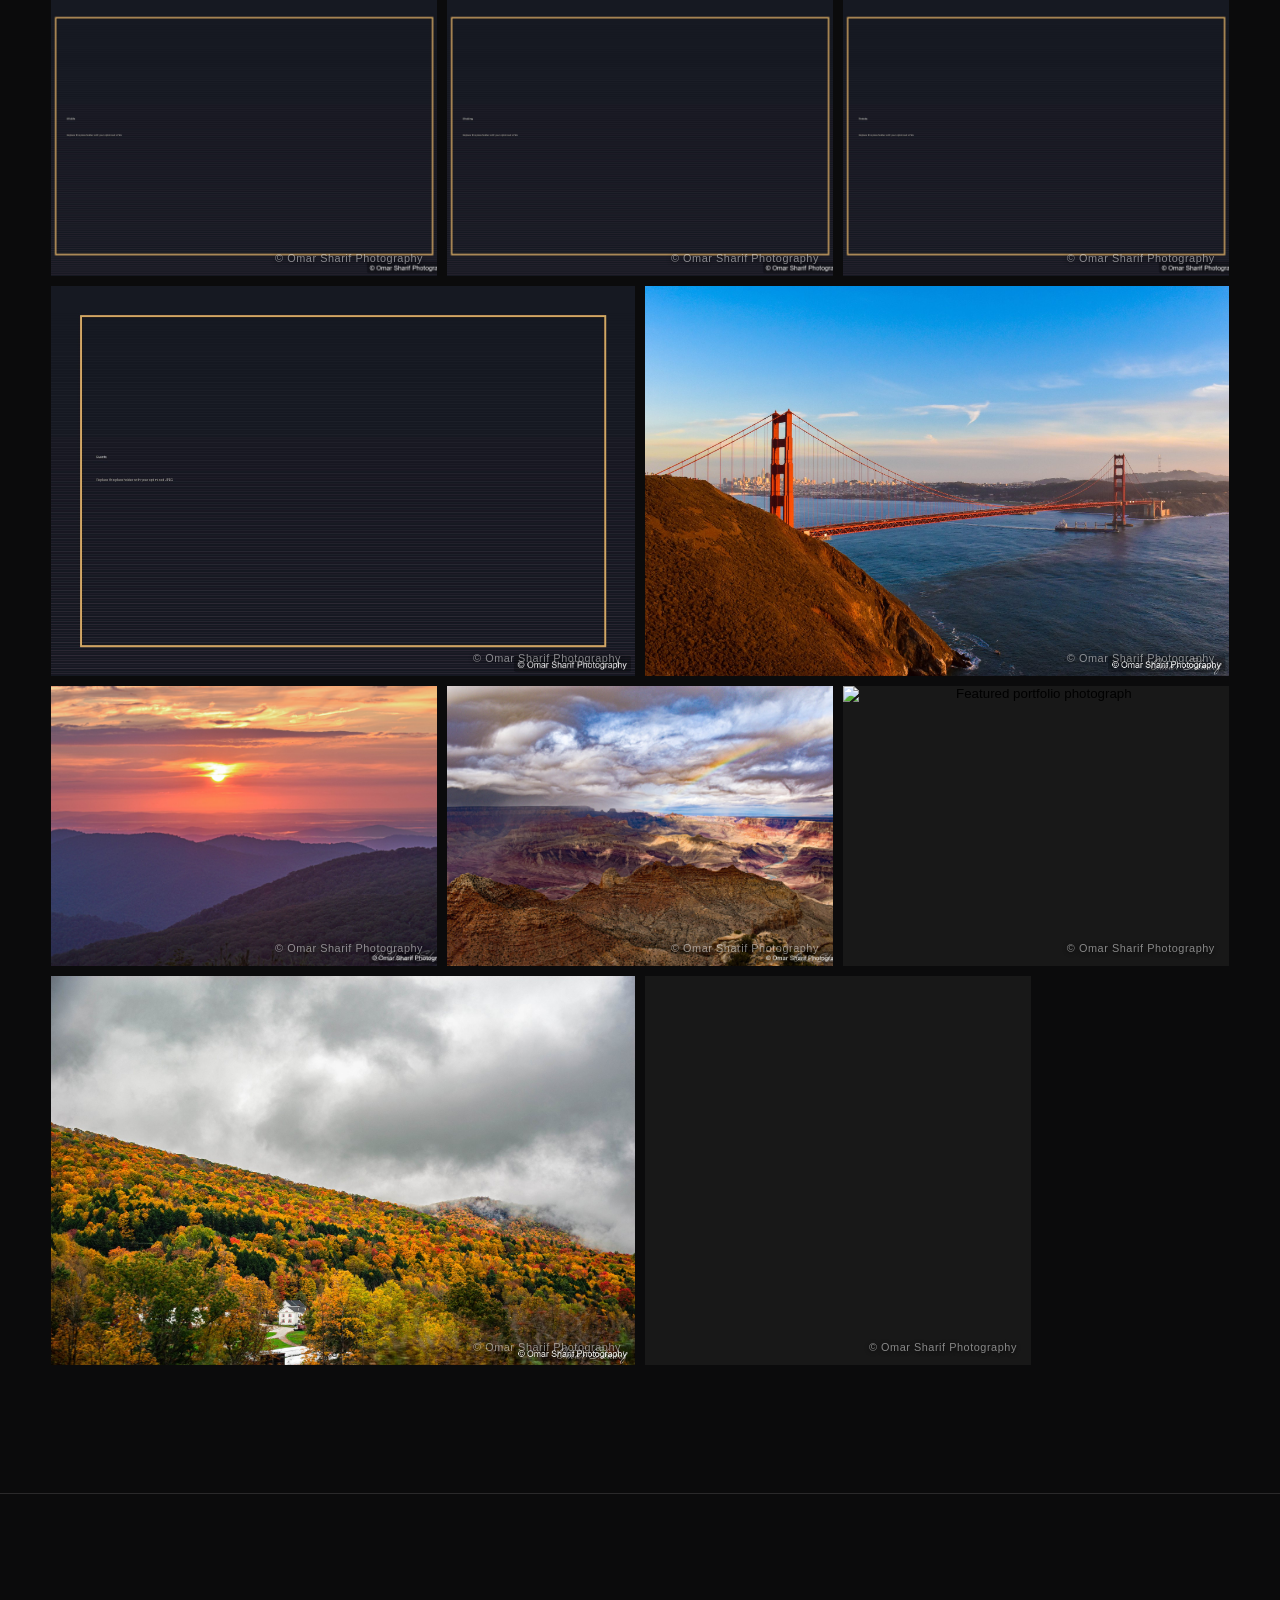
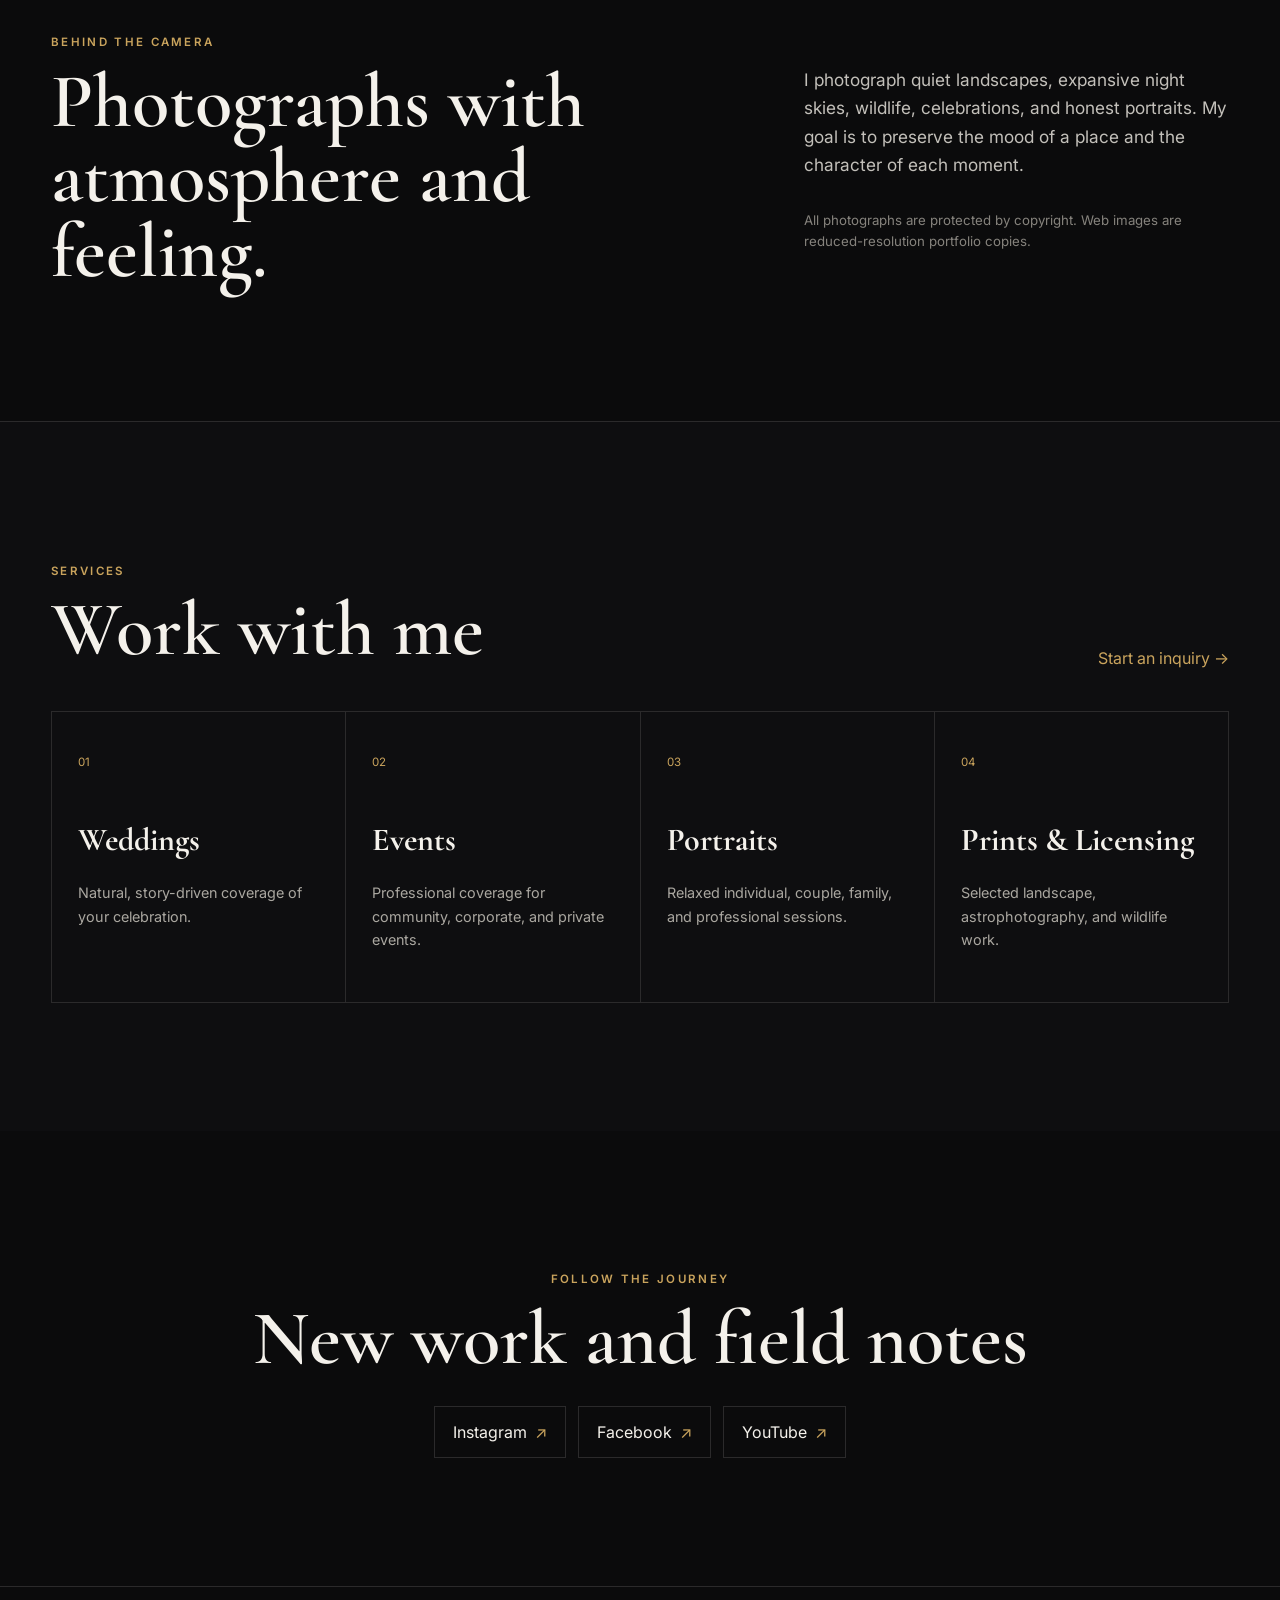
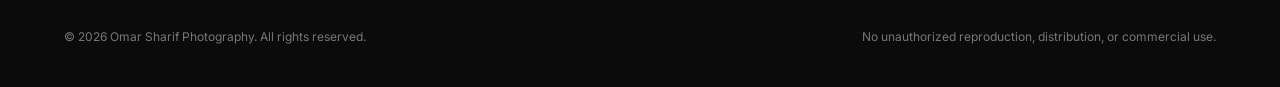
==== commit 73e836a1: "hero_image_setup" ====
--- a/index.html
+++ b/index.html
@@ -28,7 +28,7 @@
 
   <main>
     <section class="hero" aria-labelledby="hero-title">
-      <img src="images/featured/hero.jpg" alt="Dramatic landscape at dusk" fetchpriority="high" draggable="false">
+      <img src="images/featured/DSC_0913-2.jpg" alt="Dramatic landscape at dusk" fetchpriority="high" draggable="false">
       <div class="hero-shade"></div>
       <div class="hero-copy">
         <p class="eyebrow">Landscape · Night Sky · Life · People</p>
